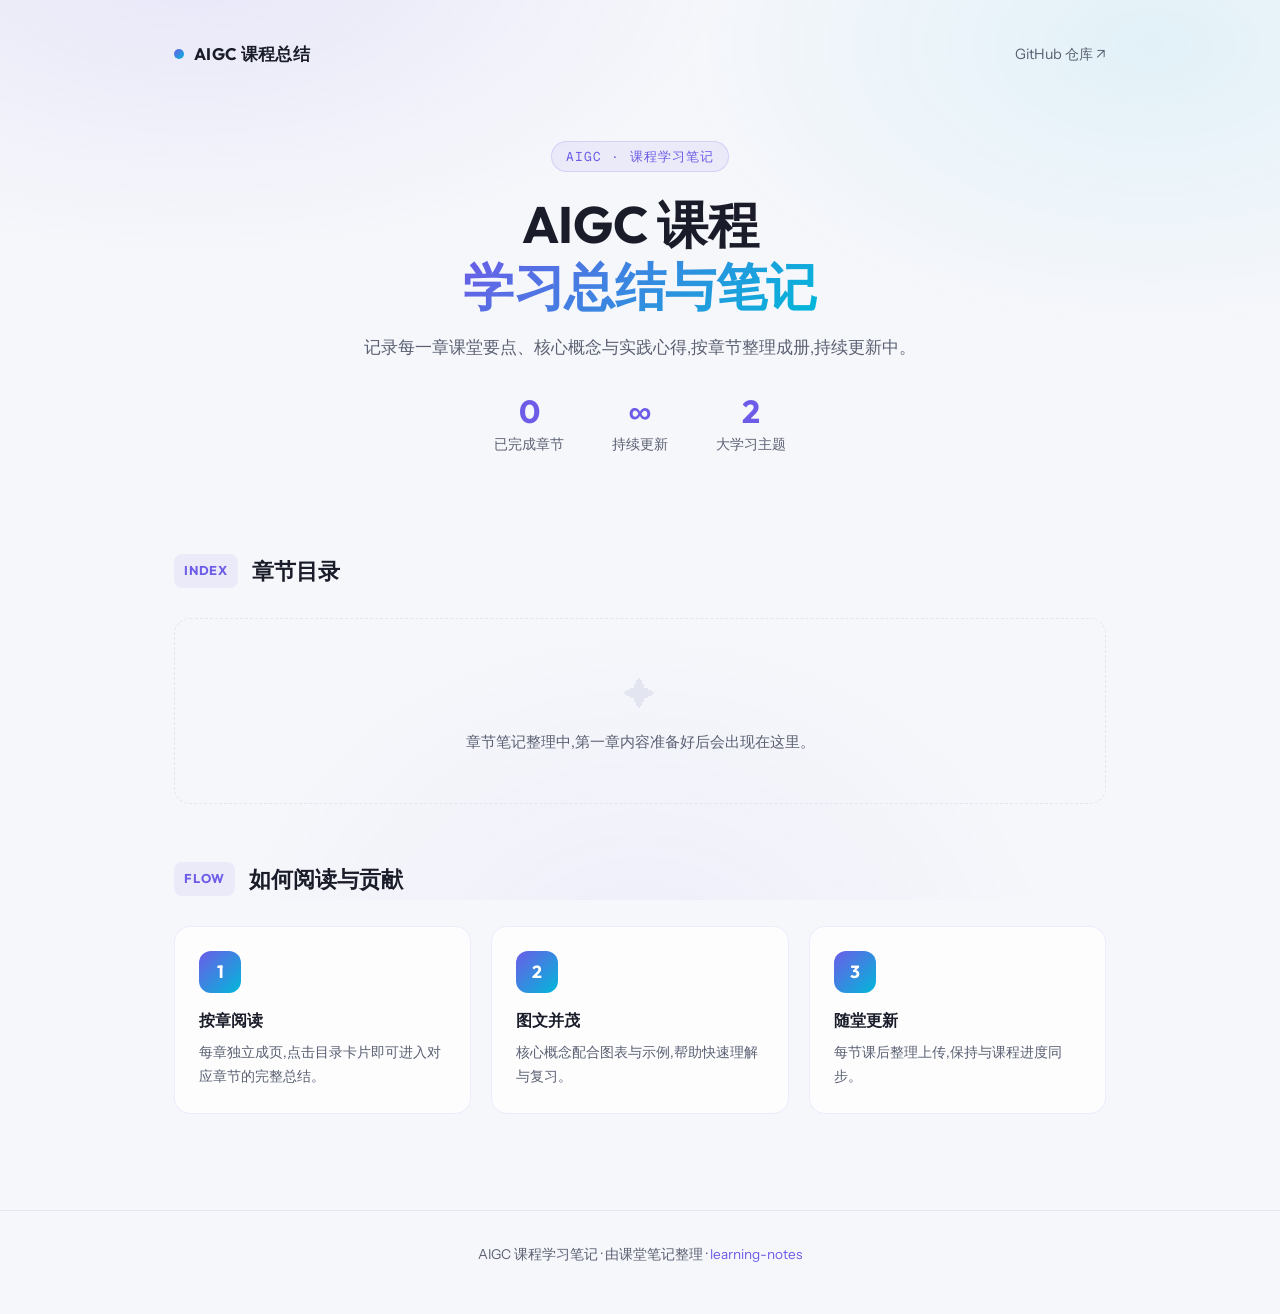
==== index.html @ 2b83942e "Add root landing page for GitHub Pages" ====
<!-- Generated by Trae Work -->
<!DOCTYPE html>
<html lang="zh-CN">
<head>
<meta charset="UTF-8">
<meta http-equiv="refresh" content="0; url=./aigc/">
<title>learning-notes · 学习笔记</title>
<style>
  body {
    margin: 0; min-height: 100vh; display: flex; align-items: center; justify-content: center;
    background: #f6f7fb; color: #1a1d29; font-family: 'Microsoft YaHei', sans-serif;
  }
  .box { text-align: center; padding: 24px; }
  .box h1 { font-size: 1.4rem; margin: 0 0 10px; }
  .box p { color: #5a6072; font-size: 0.95rem; margin: 0; }
  .box a { color: #6c5ce7; }
</style>
</head>
<body>
  <div class="box">
    <h1>正在跳转到 AIGC 课程总结…</h1>
    <p>如果没有自动跳转,<a href="./aigc/">点击这里进入</a></p>
  </div>
</body>
</html>
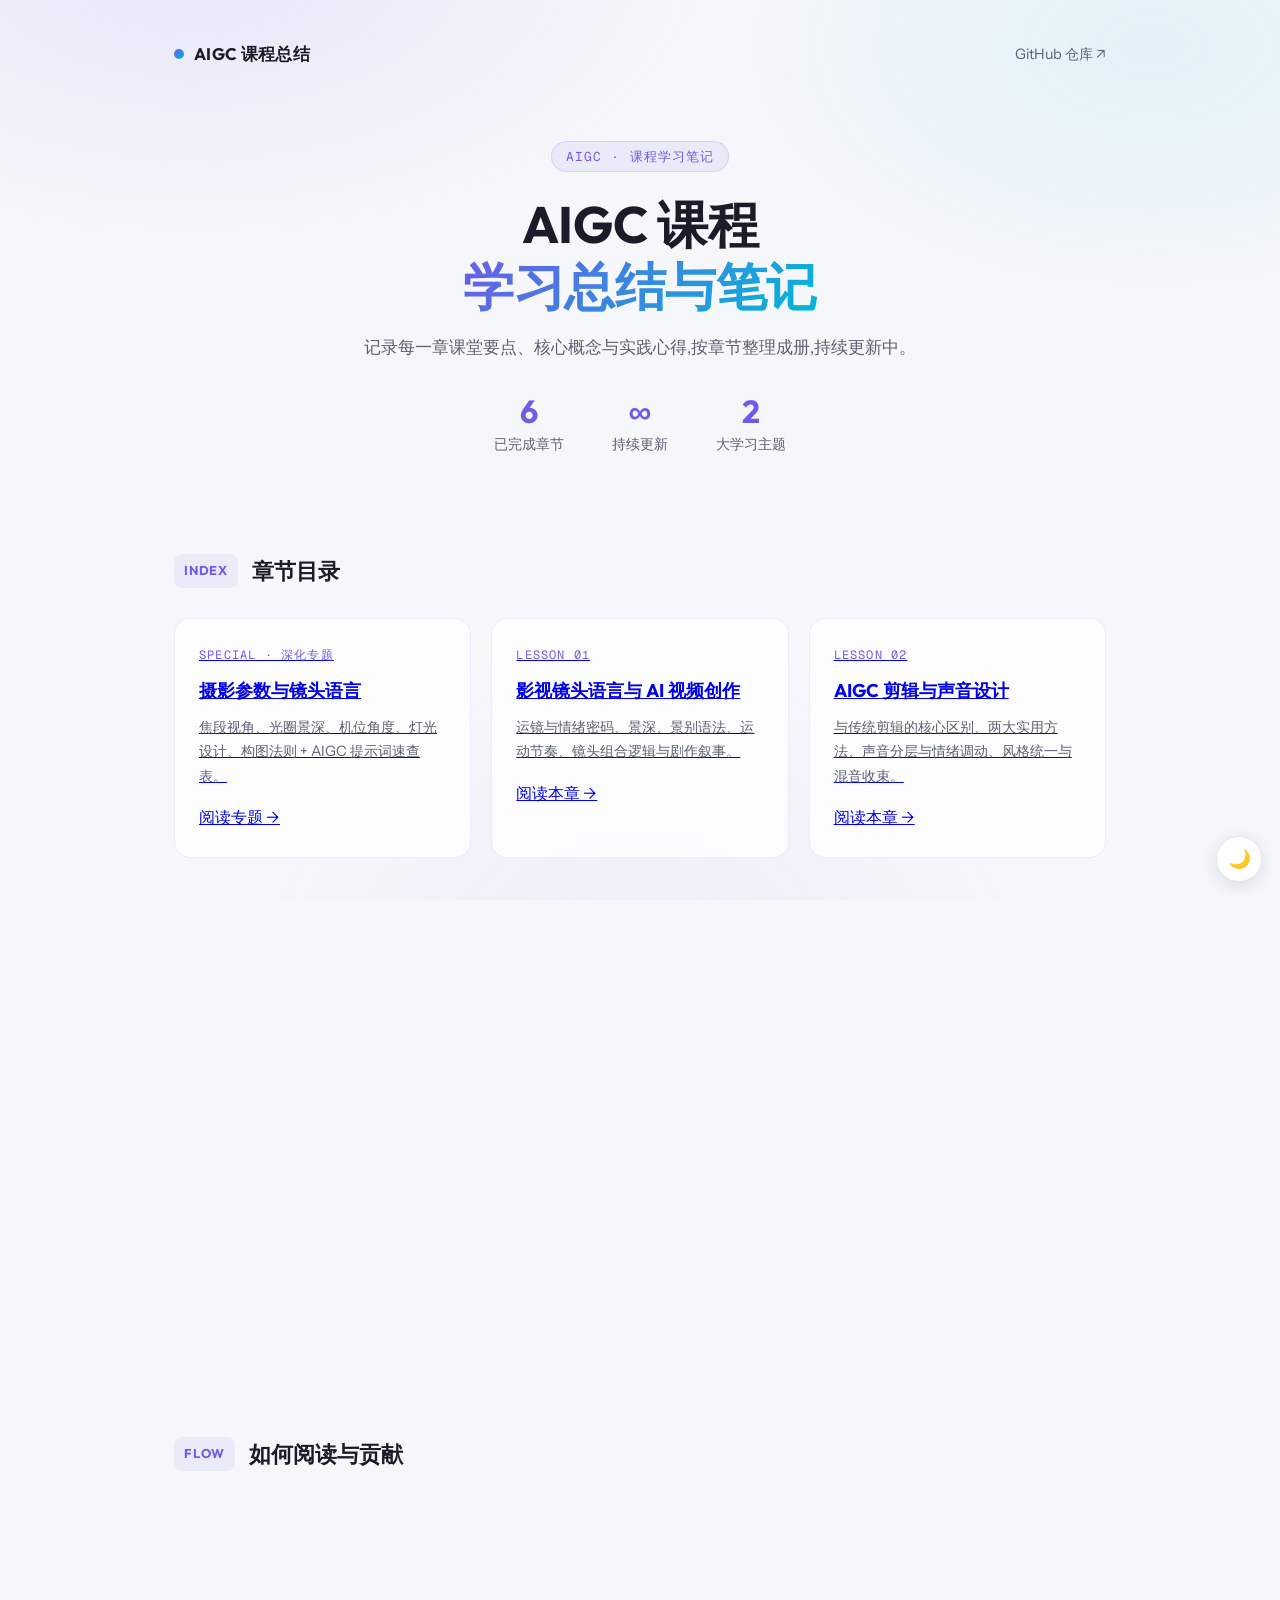
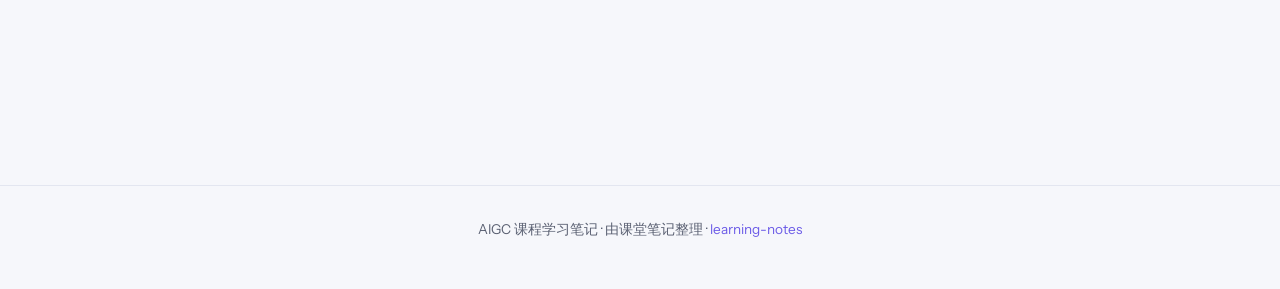
==== commit 89794085: "Migrate learning site from aigc/ to AI-GC-Learning/ and update redirect" ====
--- a/index.html
+++ b/index.html
@@ -3,7 +3,7 @@
 <html lang="zh-CN">
 <head>
 <meta charset="UTF-8">
-<meta http-equiv="refresh" content="0; url=./aigc/">
+<meta http-equiv="refresh" content="0; url=./AI-GC-Learning/">
 <title>learning-notes · 学习笔记</title>
 <style>
   body {
@@ -19,7 +19,7 @@
 <body>
   <div class="box">
     <h1>正在跳转到 AIGC 课程总结…</h1>
-    <p>如果没有自动跳转,<a href="./aigc/">点击这里进入</a></p>
+    <p>如果没有自动跳转,<a href="./AI-GC-Learning/">点击这里进入</a></p>
   </div>
 </body>
 </html>
